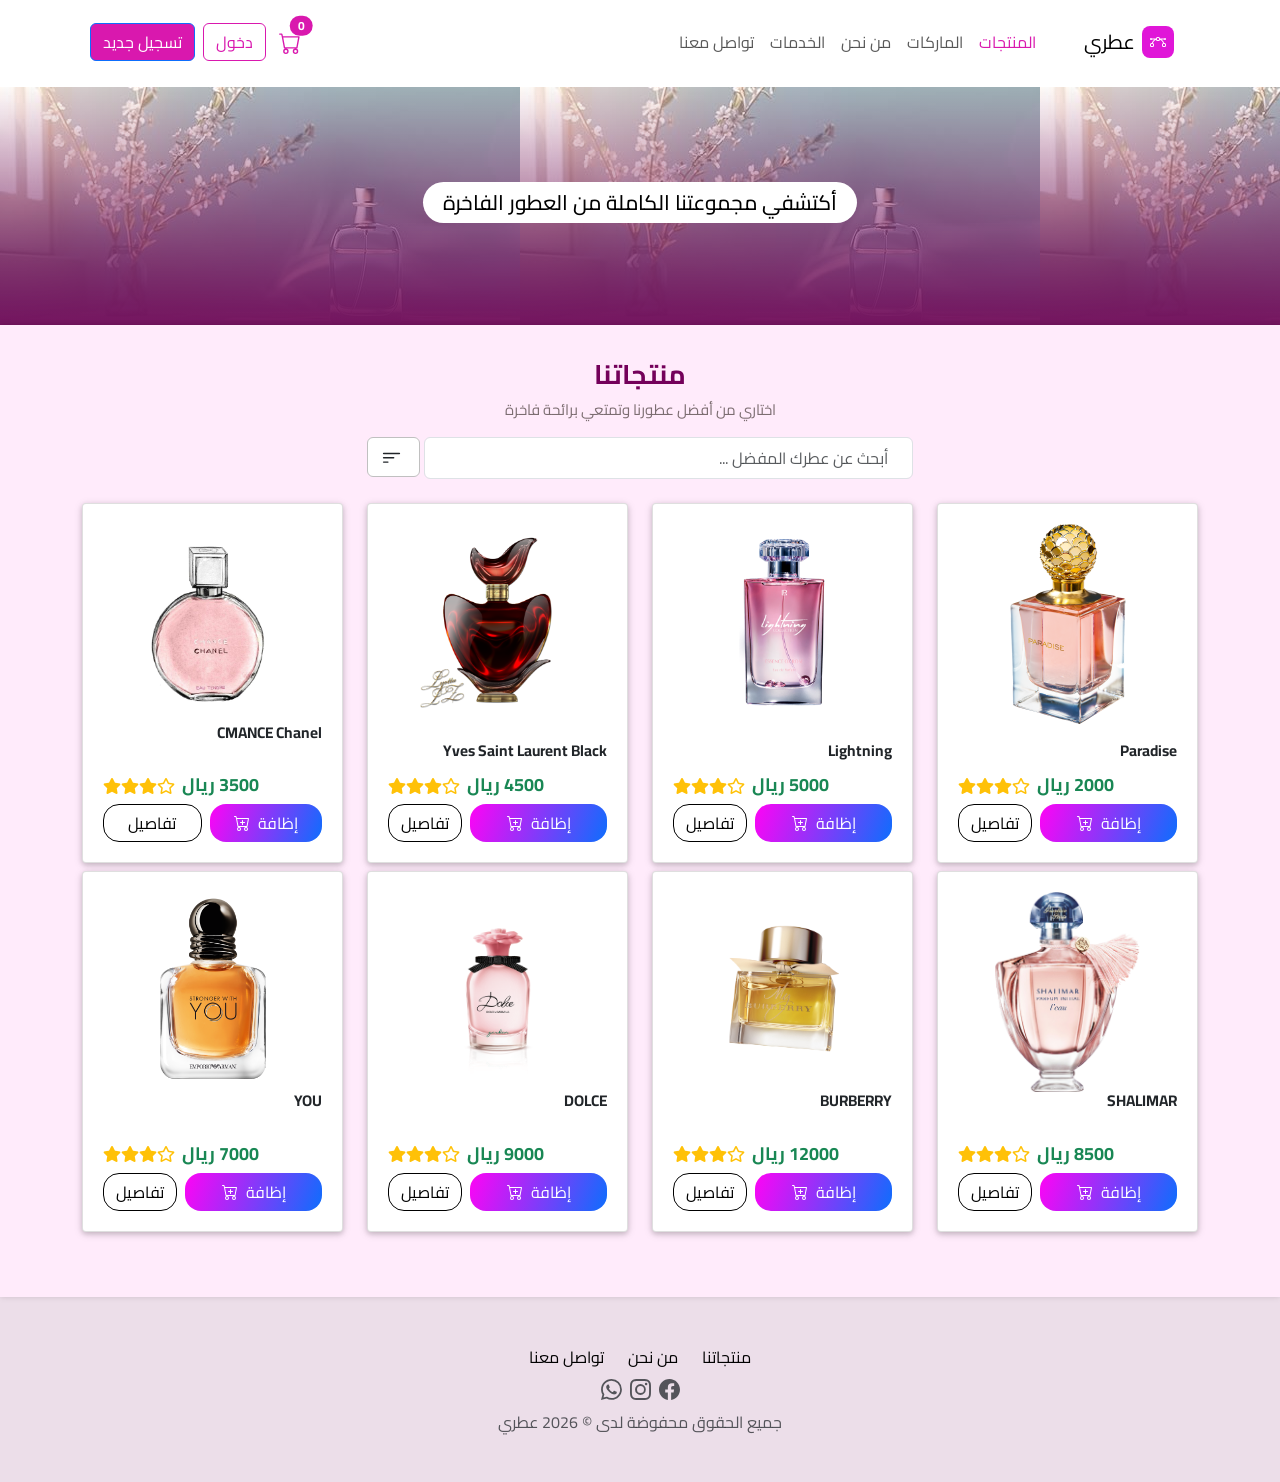
==== products.html @ cebf42a2 "Add files via upload" ====
<!DOCTYPE html>
<html data-bs-theme="light" lang="en" dir="rtl">

<head>
    <meta charset="utf-8">
    <meta name="viewport" content="width=device-width, initial-scale=1.0, shrink-to-fit=no">
    <title>my_web</title>
    <link rel="stylesheet" href="assets/bootstrap/css/bootstrap.min.css">
    <link rel="stylesheet" href="https://fonts.googleapis.com/css?family=ABeeZee&amp;display=swap">
    <link rel="stylesheet" href="https://fonts.googleapis.com/css?family=Agdasima&amp;display=swap">
    <link rel="stylesheet" href="https://fonts.googleapis.com/css?family=Cairo&amp;display=swap">
    <link rel="stylesheet" href="https://fonts.googleapis.com/css?family=IBM+Plex+Mono&amp;display=swap">
    <link rel="stylesheet" href="assets/fonts/fontawesome-all.min.css">
    <link rel="stylesheet" href="assets/css/aos.min.css">
    <link rel="stylesheet" href="assets/css/Bootstrap-4---Payment-Form.css">
    <link rel="stylesheet" href="assets/css/Bootstrap-4---Photo-Gallery.css">
    <link rel="stylesheet" href="assets/css/Hero-Carousel-images.css">
    <link rel="stylesheet" href="assets/css/Ludens-basic-login.css">
    <link rel="stylesheet" href="assets/css/Navbar-Right-Links-icons.css">
    <link rel="stylesheet" href="assets/css/Pretty-Product-List-.css">
    <link rel="stylesheet" href="assets/css/styles.css">
</head>

<body style="font-family: Cairo, sans-serif;">
    <nav class="navbar navbar-expand-md sticky-top bg-body py-3">
        <div class="container"><a class="navbar-brand d-flex align-items-center" href="index.html"><span class="bs-icon-sm bs-icon-rounded bs-icon-primary d-flex justify-content-center align-items-center me-2 bs-icon" style="background: rgb(224,22,216);"><svg xmlns="http://www.w3.org/2000/svg" width="1em" height="1em" fill="currentColor" viewBox="0 0 16 16" class="bi bi-bezier">
                        <path fill-rule="evenodd" d="M0 10.5A1.5 1.5 0 0 1 1.5 9h1A1.5 1.5 0 0 1 4 10.5v1A1.5 1.5 0 0 1 2.5 13h-1A1.5 1.5 0 0 1 0 11.5zm1.5-.5a.5.5 0 0 0-.5.5v1a.5.5 0 0 0 .5.5h1a.5.5 0 0 0 .5-.5v-1a.5.5 0 0 0-.5-.5zm10.5.5A1.5 1.5 0 0 1 13.5 9h1a1.5 1.5 0 0 1 1.5 1.5v1a1.5 1.5 0 0 1-1.5 1.5h-1a1.5 1.5 0 0 1-1.5-1.5zm1.5-.5a.5.5 0 0 0-.5.5v1a.5.5 0 0 0 .5.5h1a.5.5 0 0 0 .5-.5v-1a.5.5 0 0 0-.5-.5zM6 4.5A1.5 1.5 0 0 1 7.5 3h1A1.5 1.5 0 0 1 10 4.5v1A1.5 1.5 0 0 1 8.5 7h-1A1.5 1.5 0 0 1 6 5.5zM7.5 4a.5.5 0 0 0-.5.5v1a.5.5 0 0 0 .5.5h1a.5.5 0 0 0 .5-.5v-1a.5.5 0 0 0-.5-.5z"></path>
                        <path d="M6 4.5H1.866a1 1 0 1 0 0 1h2.668A6.517 6.517 0 0 0 1.814 9H2.5c.123 0 .244.015.358.043a5.517 5.517 0 0 1 3.185-3.185A1.503 1.503 0 0 1 6 5.5zm3.957 1.358A1.5 1.5 0 0 0 10 5.5v-1h4.134a1 1 0 1 1 0 1h-2.668a6.517 6.517 0 0 1 2.72 3.5H13.5c-.123 0-.243.015-.358.043a5.517 5.517 0 0 0-3.185-3.185z"></path>
                    </svg></span><span style="padding-right: 7px;">عطري</span></a>
            <div class="d-flex">
                <div class="d-block d-md-none" style="padding: 13px;"><a class="position-relative" href="carts.html"><svg xmlns="http://www.w3.org/2000/svg" width="1em" height="1em" fill="currentColor" viewBox="0 0 16 16" class="bi bi-cart" style="width: 22px;height: 24px;color: #d918ae;">
                            <path d="M0 1.5A.5.5 0 0 1 .5 1H2a.5.5 0 0 1 .485.379L2.89 3H14.5a.5.5 0 0 1 .491.592l-1.5 8A.5.5 0 0 1 13 12H4a.5.5 0 0 1-.491-.408L2.01 3.607 1.61 2H.5a.5.5 0 0 1-.5-.5M3.102 4l1.313 7h8.17l1.313-7H3.102zM5 12a2 2 0 1 0 0 4 2 2 0 0 0 0-4m7 0a2 2 0 1 0 0 4 2 2 0 0 0 0-4m-7 1a1 1 0 1 1 0 2 1 1 0 0 1 0-2m7 0a1 1 0 1 1 0 2 1 1 0 0 1 0-2"></path>
                        </svg><span id="cart-count2" class="position-absolute top-0 start-100 translate-middle badge rounded-pill" style="background: #d918ae;">0</span></a></div><button data-bs-toggle="collapse" class="navbar-toggler" data-bs-target="#navcol-1"><span class="visually-hidden">Toggle navigation</span><span class="navbar-toggler-icon" style="color: rgb(217,24,174);"></span></button>
            </div>
            <div class="collapse navbar-collapse" id="navcol-1">
                <ul class="navbar-nav ms-auto">
                    <li class="nav-item"><a class="nav-link active" href="products.html" style="color: #d918ae;">المنتجات</a></li>
                    <li class="nav-item"><a class="nav-link" href="brands.html">الماركات</a></li>
                    <li class="nav-item"><a class="nav-link" href="about.html">من نحن</a></li>
                    <li class="nav-item"><a class="nav-link" href="services.html">الخدمات</a></li>
                    <li class="nav-item"><a class="nav-link" href="contact.html">تواصل معنا</a></li>
                </ul>
                <div class="d-none d-md-block" style="padding: 13px;"><a class="position-relative" href="carts.html"><svg xmlns="http://www.w3.org/2000/svg" width="1em" height="1em" fill="currentColor" viewBox="0 0 16 16" class="bi bi-cart" style="width: 22px;height: 24px;color: #d918ae;">
                            <path d="M0 1.5A.5.5 0 0 1 .5 1H2a.5.5 0 0 1 .485.379L2.89 3H14.5a.5.5 0 0 1 .491.592l-1.5 8A.5.5 0 0 1 13 12H4a.5.5 0 0 1-.491-.408L2.01 3.607 1.61 2H.5a.5.5 0 0 1-.5-.5M3.102 4l1.313 7h8.17l1.313-7H3.102zM5 12a2 2 0 1 0 0 4 2 2 0 0 0 0-4m7 0a2 2 0 1 0 0 4 2 2 0 0 0 0-4m-7 1a1 1 0 1 1 0 2 1 1 0 0 1 0-2m7 0a1 1 0 1 1 0 2 1 1 0 0 1 0-2"></path>
                        </svg><span id="cart-count" class="position-absolute top-0 start-100 translate-middle badge rounded-pill" style="background: #d918ae;">0</span></a></div><a class="btn btn-primary ms-md-2" role="button" href="login.html" style="background: rgba(13,110,253,0);color: #d918ae;border-color: #d918ae;">دخول</a><a class="btn btn-primary ms-md-2" role="button" href="signup.html" style="background: rgb(217,24,174);">تسجيل جديد</a>
            </div>
        </div>
    </nav>
    <section class="d-flex flex-column justify-content-center align-items-center" style="background: linear-gradient(0deg, #74145f, rgba(255,255,255,0.35)), url(&quot;assets/img/666.jpeg&quot;), #d918ae;margin-top: 3px;height: 238.25px;color: rgb(255,255,255);">
        <h1 class="text-center" data-aos="fade-up" data-aos-duration="350" style="color: rgb(0,0,0);background: #ffffff;padding-top: 8px;padding-bottom: 8px;padding-right: 20px;padding-left: 20px;border-radius: 57px;font-size: 20.88px;">أكتشفي مجموعتنا الكاملة من العطور الفاخرة</h1>
    </section>
    <section style="background: #ffebfb;padding-top: 33px;padding-bottom: 33px;box-shadow: 0px 0px 6px rgba(0,0,0,0.15);">
        <h1 class="text-center" data-aos="fade-up" data-aos-duration="750" style="color: #966e8d;font-size: 26.88px;"><strong><span style="color: rgb(116, 0, 90);">منتجاتنا</span></strong></h1>
        <p class="text-center" data-aos="fade-up" data-aos-duration="750" style="font-size: 15px;"><span style="color: oklch(0.55 0.02 0);">اختاري من أفضل عطورنا وتمتعي برائحة فاخرة</span></p>
        <div class="d-flex justify-content-center pb-4 px-2 gap-1"><input type="search" data-aos="fade-up" data-aos-duration="350" data-aos-delay="150" class="form-control px-4 py-2" placeholder="أبحث عن عطرك المفضل ..." style="width: 488.6px;">
            <div class="dropdown"><button class="btn" aria-expanded="false" data-bs-toggle="dropdown" data-aos="fade-up" data-aos-duration="350" data-aos-delay="150" type="button" style="background: #ffffff;border-style: solid;border-color: #c0c0c0;">&nbsp;<svg xmlns="http://www.w3.org/2000/svg" width="1em" height="1em" fill="currentColor" viewBox="0 0 16 16" class="bi bi-filter-left" style="font-size: 23px;">
                        <path d="M2 10.5a.5.5 0 0 1 .5-.5h3a.5.5 0 0 1 0 1h-3a.5.5 0 0 1-.5-.5m0-3a.5.5 0 0 1 .5-.5h7a.5.5 0 0 1 0 1h-7a.5.5 0 0 1-.5-.5m0-3a.5.5 0 0 1 .5-.5h11a.5.5 0 0 1 0 1h-11a.5.5 0 0 1-.5-.5"></path>
                    </svg></button>
                <div class="dropdown-menu"><a class="dropdown-item" href="#">الاكثر مبيعا</a><a class="dropdown-item" href="#">جديد</a><a class="dropdown-item" href="#">عرض خاص</a></div>
            </div>
        </div>
        <div class="container" style="padding-bottom: 24px;">
            <div class="row">
                <div class="col-12 col-sm-6 col-md-4 col-lg-3" data-aos="fade-up" data-aos-duration="750" style="margin-bottom: 8px;">
                    <div class="card">
                        <div class="card-body"><img src="assets/img/pngwing.com.png" style="width: 100%;height: 200px;object-fit: contain;">
                            <h4 class="card-title" style="font-size: 15.376px;font-weight: bold;height: 35.35px;"><br>Paradise</h4>
                            <div class="text-warning d-flex justify-content-end align-items-center py-1">
                                <p style="color: var(--bs-success);font-weight: bold;font-size: 18px;height: 13px;margin-right: 0px;margin-left: 7px;">2000 ريال</p><i class="far fa-star"></i><i class="fas fa-star"></i><i class="fas fa-star"></i><i class="fas fa-star"></i>
                            </div>
                            <div class="d-flex gap-2"><button class="btn flex-grow-1 d-flex justify-content-center align-items-center gap-1 add-to-cart" type="button" style="border-radius: 16px;background: linear-gradient(-70deg, var(--bs-primary), #ff03f5);border-style: none;color: rgb(255,255,255);" data-id="1" data-name="Paradise" data-price="2000" data-image="assets/img//pngwing.com.png">إظافة&nbsp;<svg xmlns="http://www.w3.org/2000/svg" width="1em" height="1em" fill="currentColor" viewBox="0 0 16 16" class="bi bi-cart-plus">
                                        <path d="M9 5.5a.5.5 0 0 0-1 0V7H6.5a.5.5 0 0 0 0 1H8v1.5a.5.5 0 0 0 1 0V8h1.5a.5.5 0 0 0 0-1H9z"></path>
                                        <path d="M.5 1a.5.5 0 0 0 0 1h1.11l.401 1.607 1.498 7.985A.5.5 0 0 0 4 12h1a2 2 0 1 0 0 4 2 2 0 0 0 0-4h7a2 2 0 1 0 0 4 2 2 0 0 0 0-4h1a.5.5 0 0 0 .491-.408l1.5-8A.5.5 0 0 0 14.5 3H2.89l-.405-1.621A.5.5 0 0 0 2 1zm3.915 10L3.102 4h10.796l-1.313 7h-8.17zM6 14a1 1 0 1 1-2 0 1 1 0 0 1 2 0m7 0a1 1 0 1 1-2 0 1 1 0 0 1 2 0"></path>
                                    </svg></button><button class="btn btn-details" type="button" style="border-radius: 16px;color: rgb(0,0,0);border-style: solid;border-color: #000000;" data-id="1" data-name="Paradise" data-image="assets/img//pngwing.com.png" data-description="عطر كلاسيكي من شانيل للنساء؛ مزيج أنيق من الحمضيات، الياسمين والورود مع قاعدة دافئة من الفانيليا وخشب الصندل — راحة فاخرة ومثالية للسهرات والمناسبات" data-price="2000" data-sold="120">تفاصيل</button></div>
                        </div>
                    </div>
                </div>
                <div class="col-12 col-sm-6 col-md-4 col-lg-3" data-aos="fade-up" data-aos-duration="750" data-aos-delay="100" style="margin-bottom: 8px;">
                    <div class="card">
                        <div class="card-body"><img src="assets/img/pngwing.com%20(4).png" style="width: 100%;height: 200px;object-fit: contain;">
                            <h4 class="card-title" style="font-size: 15.376px;font-weight: bold;height: 35.35px;"><br>Lightning</h4>
                            <div class="text-warning d-flex justify-content-end align-items-center py-1">
                                <p style="color: var(--bs-success);font-weight: bold;font-size: 18px;height: 13px;margin-right: 0px;margin-left: 7px;">5000 ريال</p><i class="far fa-star"></i><i class="fas fa-star"></i><i class="fas fa-star"></i><i class="fas fa-star"></i>
                            </div>
                            <div class="d-flex gap-2"><button class="btn flex-grow-1 d-flex justify-content-center align-items-center gap-1 add-to-cart" type="button" style="border-radius: 16px;background: linear-gradient(-70deg, var(--bs-primary), #ff03f5);border-style: none;color: rgb(255,255,255);" data-id="2" data-name="Lightning" data-price="5000" data-image="assets/img//pngwing.com%20(4).png">إظافة&nbsp;<svg xmlns="http://www.w3.org/2000/svg" width="1em" height="1em" fill="currentColor" viewBox="0 0 16 16" class="bi bi-cart-plus">
                                        <path d="M9 5.5a.5.5 0 0 0-1 0V7H6.5a.5.5 0 0 0 0 1H8v1.5a.5.5 0 0 0 1 0V8h1.5a.5.5 0 0 0 0-1H9z"></path>
                                        <path d="M.5 1a.5.5 0 0 0 0 1h1.11l.401 1.607 1.498 7.985A.5.5 0 0 0 4 12h1a2 2 0 1 0 0 4 2 2 0 0 0 0-4h7a2 2 0 1 0 0 4 2 2 0 0 0 0-4h1a.5.5 0 0 0 .491-.408l1.5-8A.5.5 0 0 0 14.5 3H2.89l-.405-1.621A.5.5 0 0 0 2 1zm3.915 10L3.102 4h10.796l-1.313 7h-8.17zM6 14a1 1 0 1 1-2 0 1 1 0 0 1 2 0m7 0a1 1 0 1 1-2 0 1 1 0 0 1 2 0"></path>
                                    </svg></button><button class="btn btn-details" type="button" style="border-radius: 16px;color: rgb(0,0,0);border-style: solid;border-color: #000000;" data-id="2" data-name="Lightning" data-image="assets/img//pngwing.com%20(4).png" data-description="عطر كلاسيكي من شانيل للنساء؛ مزيج أنيق من الحمضيات، الياسمين والورود مع قاعدة دافئة من الفانيليا وخشب الصندل — راحة فاخرة وعطر زهري فاخر من ديور برائحة مشرقة تجمع بين يلانغ يلانغ، الورد والياسمين، يعطي إحساس أنثوي أنيق ومشرق يناسب كل أوقات اليوم.مثالية للسهرات والمناسبات" data-price="5000" data-sold="300">تفاصيل</button></div>
                        </div>
                    </div>
                </div>
                <div class="col-12 col-sm-6 col-md-4 col-lg-3" data-aos="fade-up" data-aos-duration="750" data-aos-delay="300" style="margin-bottom: 8px;">
                    <div class="card">
                        <div class="card-body"><img src="assets/img/pngwing.com%20(2).png" style="width: 100%;height: 200px;object-fit: contain;">
                            <h4 class="card-title" style="font-size: 15.376px;font-weight: bold;height: 35.35px;"><br>Yves Saint Laurent Black&nbsp;<br><br></h4>
                            <div class="text-warning d-flex justify-content-end align-items-center py-1">
                                <p style="color: var(--bs-success);font-weight: bold;font-size: 18px;height: 13px;margin-right: 0px;margin-left: 7px;">4500 ريال</p><i class="far fa-star"></i><i class="fas fa-star"></i><i class="fas fa-star"></i><i class="fas fa-star"></i>
                            </div>
                            <div class="d-flex gap-2"><button class="btn flex-grow-1 d-flex justify-content-center align-items-center gap-1 add-to-cart" type="button" style="border-radius: 16px;background: linear-gradient(-70deg, var(--bs-primary), #ff03f5);border-style: none;color: rgb(255,255,255);" data-id="3" data-name="Yves Saint Laurent Black" data-price="4500" data-image="assets/img//pngwing.com%20(2).png">إظافة&nbsp;<svg xmlns="http://www.w3.org/2000/svg" width="1em" height="1em" fill="currentColor" viewBox="0 0 16 16" class="bi bi-cart-plus">
                                        <path d="M9 5.5a.5.5 0 0 0-1 0V7H6.5a.5.5 0 0 0 0 1H8v1.5a.5.5 0 0 0 1 0V8h1.5a.5.5 0 0 0 0-1H9z"></path>
                                        <path d="M.5 1a.5.5 0 0 0 0 1h1.11l.401 1.607 1.498 7.985A.5.5 0 0 0 4 12h1a2 2 0 1 0 0 4 2 2 0 0 0 0-4h7a2 2 0 1 0 0 4 2 2 0 0 0 0-4h1a.5.5 0 0 0 .491-.408l1.5-8A.5.5 0 0 0 14.5 3H2.89l-.405-1.621A.5.5 0 0 0 2 1zm3.915 10L3.102 4h10.796l-1.313 7h-8.17zM6 14a1 1 0 1 1-2 0 1 1 0 0 1 2 0m7 0a1 1 0 1 1-2 0 1 1 0 0 1 2 0"></path>
                                    </svg></button><button class="btn btn-details" type="button" style="border-radius: 16px;color: rgb(0,0,0);border-style: solid;border-color: #000000;" data-id="3" data-name="Yves Saint Laurent Black" data-image="assets/img//pngwing.com%20(2).png" data-description="عطر شرقي–غورماند من YSL بطابع جذاب وغني، مع نوتات القهوة والزهور والفانيليا — مثالي لليالي والحفلات" data-price="4500" data-sold="98">تفاصيل</button></div>
                        </div>
                    </div>
                </div>
                <div class="col-12 col-sm-6 col-md-4 col-lg-3" data-aos="fade-up" data-aos-duration="750" data-aos-delay="500" style="margin-bottom: 8px;">
                    <div class="card">
                        <div class="card-body"><img src="assets/img/pngwing.com%20(3).png" style="width: 100%;height: 200px;object-fit: contain;">
                            <h4 class="card-title" style="font-size: 15.376px;font-weight: bold;height: 35.35px;">CMANCE Chanel</h4>
                            <div class="text-warning d-flex justify-content-end align-items-center py-1">
                                <p style="color: var(--bs-success);font-weight: bold;font-size: 18px;height: 13px;margin-right: 0px;margin-left: 7px;">3500 ريال</p><i class="far fa-star"></i><i class="fas fa-star"></i><i class="fas fa-star"></i><i class="fas fa-star"></i>
                            </div>
                            <div class="d-flex gap-2"><button class="btn flex-grow-1 d-flex justify-content-center align-items-center gap-1 add-to-cart" type="button" style="border-radius: 16px;background: linear-gradient(-70deg, var(--bs-primary), #ff03f5);border-style: none;color: rgb(255,255,255);" data-id="4" data-name="CMANCE Chanel" data-price="3500" data-image="assets/img//pngwing.com%20(3).png">إظافة&nbsp;<svg xmlns="http://www.w3.org/2000/svg" width="1em" height="1em" fill="currentColor" viewBox="0 0 16 16" class="bi bi-cart-plus">
                                        <path d="M9 5.5a.5.5 0 0 0-1 0V7H6.5a.5.5 0 0 0 0 1H8v1.5a.5.5 0 0 0 1 0V8h1.5a.5.5 0 0 0 0-1H9z"></path>
                                        <path d="M.5 1a.5.5 0 0 0 0 1h1.11l.401 1.607 1.498 7.985A.5.5 0 0 0 4 12h1a2 2 0 1 0 0 4 2 2 0 0 0 0-4h7a2 2 0 1 0 0 4 2 2 0 0 0 0-4h1a.5.5 0 0 0 .491-.408l1.5-8A.5.5 0 0 0 14.5 3H2.89l-.405-1.621A.5.5 0 0 0 2 1zm3.915 10L3.102 4h10.796l-1.313 7h-8.17zM6 14a1 1 0 1 1-2 0 1 1 0 0 1 2 0m7 0a1 1 0 1 1-2 0 1 1 0 0 1 2 0"></path>
                                    </svg></button><button class="btn flex-grow-1" type="button" style="border-radius: 16px;color: rgb(0,0,0);border-style: solid;border-color: #000000;">تفاصيل</button></div>
                        </div>
                    </div>
                </div>
                <div class="col-12 col-sm-6 col-md-4 col-lg-3" data-aos="fade-up" data-aos-duration="750" data-aos-delay="500" style="margin-bottom: 8px;">
                    <div class="card">
                        <div class="card-body"><img src="assets/img/pngwing.com%20(5).png" style="width: 100%;height: 200px;object-fit: contain;">
                            <h4 class="card-title" style="font-size: 15.376px;font-weight: bold;height: 35.35px;">SHALIMAR</h4>
                            <div class="text-warning d-flex justify-content-end align-items-center py-1">
                                <p style="color: var(--bs-success);font-weight: bold;font-size: 18px;height: 13px;margin-right: 0px;margin-left: 7px;">8500 ريال</p><i class="far fa-star"></i><i class="fas fa-star"></i><i class="fas fa-star"></i><i class="fas fa-star"></i>
                            </div>
                            <div class="d-flex gap-2"><button class="btn flex-grow-1 d-flex justify-content-center align-items-center gap-1 add-to-cart" type="button" style="border-radius: 16px;background: linear-gradient(-70deg, var(--bs-primary), #ff03f5);border-style: none;color: rgb(255,255,255);" data-id="5" data-name="SHALIMAR" data-price="8500" data-image="assets/img//pngwing.com%20(5).png">إظافة&nbsp;<svg xmlns="http://www.w3.org/2000/svg" width="1em" height="1em" fill="currentColor" viewBox="0 0 16 16" class="bi bi-cart-plus">
                                        <path d="M9 5.5a.5.5 0 0 0-1 0V7H6.5a.5.5 0 0 0 0 1H8v1.5a.5.5 0 0 0 1 0V8h1.5a.5.5 0 0 0 0-1H9z"></path>
                                        <path d="M.5 1a.5.5 0 0 0 0 1h1.11l.401 1.607 1.498 7.985A.5.5 0 0 0 4 12h1a2 2 0 1 0 0 4 2 2 0 0 0 0-4h7a2 2 0 1 0 0 4 2 2 0 0 0 0-4h1a.5.5 0 0 0 .491-.408l1.5-8A.5.5 0 0 0 14.5 3H2.89l-.405-1.621A.5.5 0 0 0 2 1zm3.915 10L3.102 4h10.796l-1.313 7h-8.17zM6 14a1 1 0 1 1-2 0 1 1 0 0 1 2 0m7 0a1 1 0 1 1-2 0 1 1 0 0 1 2 0"></path>
                                    </svg></button><button class="btn btn-details" type="button" style="border-radius: 16px;color: rgb(0,0,0);border-style: solid;border-color: #000000;" data-id="5" data-name="SHALIMAR" data-image="assets/img//pngwing.com%20(5).png" data-description="عطر كلاسيكي من شانيل للنساء؛ مزيج أنيق من الحمضيات، الياسمين والورود مع قاعدة دافئة من الفانيليا وخشب الصندل — راحة فاخرة ومثالية للسهرات والمناسبات" data-price="8500" data-sold="340">تفاصيل</button></div>
                        </div>
                    </div>
                </div>
                <div class="col-12 col-sm-6 col-md-4 col-lg-3" data-aos="fade-up" data-aos-duration="750" data-aos-delay="500" style="margin-bottom: 8px;">
                    <div class="card">
                        <div class="card-body"><img src="assets/img/pngwing.com%20(6).png" style="width: 100%;height: 200px;object-fit: contain;">
                            <h4 class="card-title" style="font-size: 15.376px;font-weight: bold;height: 35.35px;">BURBERRY</h4>
                            <div class="text-warning d-flex justify-content-end align-items-center py-1">
                                <p style="color: var(--bs-success);font-weight: bold;font-size: 18px;height: 13px;margin-right: 0px;margin-left: 7px;">12000 ريال</p><i class="far fa-star"></i><i class="fas fa-star"></i><i class="fas fa-star"></i><i class="fas fa-star"></i>
                            </div>
                            <div class="d-flex gap-2"><button class="btn flex-grow-1 d-flex justify-content-center align-items-center gap-1 add-to-cart" type="button" style="border-radius: 16px;background: linear-gradient(-70deg, var(--bs-primary), #ff03f5);border-style: none;color: rgb(255,255,255);" data-id="6" data-name="BURBERRY" data-price="12000" data-image="assets/img//pngwing.com%20(6).png">إظافة&nbsp;<svg xmlns="http://www.w3.org/2000/svg" width="1em" height="1em" fill="currentColor" viewBox="0 0 16 16" class="bi bi-cart-plus">
                                        <path d="M9 5.5a.5.5 0 0 0-1 0V7H6.5a.5.5 0 0 0 0 1H8v1.5a.5.5 0 0 0 1 0V8h1.5a.5.5 0 0 0 0-1H9z"></path>
                                        <path d="M.5 1a.5.5 0 0 0 0 1h1.11l.401 1.607 1.498 7.985A.5.5 0 0 0 4 12h1a2 2 0 1 0 0 4 2 2 0 0 0 0-4h7a2 2 0 1 0 0 4 2 2 0 0 0 0-4h1a.5.5 0 0 0 .491-.408l1.5-8A.5.5 0 0 0 14.5 3H2.89l-.405-1.621A.5.5 0 0 0 2 1zm3.915 10L3.102 4h10.796l-1.313 7h-8.17zM6 14a1 1 0 1 1-2 0 1 1 0 0 1 2 0m7 0a1 1 0 1 1-2 0 1 1 0 0 1 2 0"></path>
                                    </svg></button><button class="btn btn-details" type="button" style="border-radius: 16px;color: rgb(0,0,0);border-style: solid;border-color: #000000;" data-id="6" data-name="BURBERRY" data-image="assets/img//pngwing.com%20(6).png" data-description="تركيبة عميقة تجمع بين الحمضيات المنعشة وقاعدة غنية بالفانيليا والبخور. عطر فخم بطابع شرقي جذاب يمنح إحساساً بالغموض والفخامة في كل رشة." data-price="12000" data-sold="200">تفاصيل</button></div>
                        </div>
                    </div>
                </div>
                <div class="col-12 col-sm-6 col-md-4 col-lg-3" data-aos="fade-up" data-aos-duration="750" data-aos-delay="500" style="margin-bottom: 8px;">
                    <div class="card">
                        <div class="card-body"><img src="assets/img/pngwing.com%20(7).png" style="width: 100%;height: 200px;object-fit: contain;">
                            <h4 class="card-title" style="font-size: 15.376px;font-weight: bold;height: 35.35px;">DOLCE</h4>
                            <div class="text-warning d-flex justify-content-end align-items-center py-1">
                                <p style="color: var(--bs-success);font-weight: bold;font-size: 18px;height: 13px;margin-right: 0px;margin-left: 7px;">9000 ريال</p><i class="far fa-star"></i><i class="fas fa-star"></i><i class="fas fa-star"></i><i class="fas fa-star"></i>
                            </div>
                            <div class="d-flex gap-2"><button class="btn flex-grow-1 d-flex justify-content-center align-items-center gap-1 add-to-cart" type="button" style="border-radius: 16px;background: linear-gradient(-70deg, var(--bs-primary), #ff03f5);border-style: none;color: rgb(255,255,255);" data-id="7" data-name="DOLCE" data-price="9000" data-image="assets/img//pngwing.com%20(7).png">إظافة&nbsp;<svg xmlns="http://www.w3.org/2000/svg" width="1em" height="1em" fill="currentColor" viewBox="0 0 16 16" class="bi bi-cart-plus">
                                        <path d="M9 5.5a.5.5 0 0 0-1 0V7H6.5a.5.5 0 0 0 0 1H8v1.5a.5.5 0 0 0 1 0V8h1.5a.5.5 0 0 0 0-1H9z"></path>
                                        <path d="M.5 1a.5.5 0 0 0 0 1h1.11l.401 1.607 1.498 7.985A.5.5 0 0 0 4 12h1a2 2 0 1 0 0 4 2 2 0 0 0 0-4h7a2 2 0 1 0 0 4 2 2 0 0 0 0-4h1a.5.5 0 0 0 .491-.408l1.5-8A.5.5 0 0 0 14.5 3H2.89l-.405-1.621A.5.5 0 0 0 2 1zm3.915 10L3.102 4h10.796l-1.313 7h-8.17zM6 14a1 1 0 1 1-2 0 1 1 0 0 1 2 0m7 0a1 1 0 1 1-2 0 1 1 0 0 1 2 0"></path>
                                    </svg></button><button class="btn btn-details" type="button" style="border-radius: 16px;color: rgb(0,0,0);border-style: solid;border-color: #000000;" data-id="7" data-name="DOLCE" data-image="assets/img//pngwing.com%20(7).png" data-description="عطر ناعم بنفحات زهرية منعشة تتداخل مع لمسة فاكهية خفيفة تمنحه إحساساً بالنقاء والرقي. اختيار مثالي لمن يبحث عن عطر هادئ وأنيق يناسب كل الأوقات." data-price="9000" data-sold="110">تفاصيل</button></div>
                        </div>
                    </div>
                </div>
                <div class="col-12 col-sm-6 col-md-4 col-lg-3" data-aos="fade-up" data-aos-duration="750" data-aos-delay="500" style="margin-bottom: 8px;">
                    <div class="card">
                        <div class="card-body"><img src="assets/img/pngwing.com%20(8).png" style="width: 100%;height: 200px;object-fit: contain;">
                            <h4 class="card-title" style="font-size: 15.376px;font-weight: bold;height: 35.35px;">YOU</h4>
                            <div class="text-warning d-flex justify-content-end align-items-center py-1">
                                <p style="color: var(--bs-success);font-weight: bold;font-size: 18px;height: 13px;margin-right: 0px;margin-left: 7px;">7000 ريال</p><i class="far fa-star"></i><i class="fas fa-star"></i><i class="fas fa-star"></i><i class="fas fa-star"></i>
                            </div>
                            <div class="d-flex gap-2"><button class="btn flex-grow-1 d-flex justify-content-center align-items-center gap-1 add-to-cart" type="button" style="border-radius: 16px;background: linear-gradient(-70deg, var(--bs-primary), #ff03f5);border-style: none;color: rgb(255,255,255);" data-id="8" data-name="YOU" data-price="7000" data-image="assets/img//pngwing.com%20(8).png">إظافة&nbsp;<svg xmlns="http://www.w3.org/2000/svg" width="1em" height="1em" fill="currentColor" viewBox="0 0 16 16" class="bi bi-cart-plus">
                                        <path d="M9 5.5a.5.5 0 0 0-1 0V7H6.5a.5.5 0 0 0 0 1H8v1.5a.5.5 0 0 0 1 0V8h1.5a.5.5 0 0 0 0-1H9z"></path>
                                        <path d="M.5 1a.5.5 0 0 0 0 1h1.11l.401 1.607 1.498 7.985A.5.5 0 0 0 4 12h1a2 2 0 1 0 0 4 2 2 0 0 0 0-4h7a2 2 0 1 0 0 4 2 2 0 0 0 0-4h1a.5.5 0 0 0 .491-.408l1.5-8A.5.5 0 0 0 14.5 3H2.89l-.405-1.621A.5.5 0 0 0 2 1zm3.915 10L3.102 4h10.796l-1.313 7h-8.17zM6 14a1 1 0 1 1-2 0 1 1 0 0 1 2 0m7 0a1 1 0 1 1-2 0 1 1 0 0 1 2 0"></path>
                                    </svg></button><button class="btn btn-details" type="button" style="border-radius: 16px;color: rgb(0,0,0);border-style: solid;border-color: #000000;" data-id="8" data-name="YOU" data-image="assets/img//pngwing.com%20(8).png" data-description="تركيبة دافئة تنبض بالحيوية، تمتزج فيها لمسات الفانيليا الناعمة مع نفحات متبّلة ولمسة حلوة جذابة. عطر يعكس الثقة والحضور القوي ويدوم لساعات ليترك أثراً لا يُنسى." data-price="9000" data-sold="60">تفاصيل</button></div>
                        </div>
                    </div>
                </div>
            </div>
        </div>
    </section>
    <footer class="text-center" style="background: rgba(108,1,84,0.13);">
        <div class="container text-muted py-4 py-lg-5">
            <div class="row justify-content-center">
                <div class="col-auto"><a class="text-decoration-none" href="products.html" style="color: var(--bs-black);">منتجاتنا</a></div>
                <div class="col-auto"><a class="text-decoration-none" href="about.html" style="color: var(--bs-black);">من نحن</a></div>
                <div class="col-auto"><a class="text-decoration-none" href="contact.html" style="color: var(--bs-black);">تواصل معنا</a></div>
            </div>
            <div class="d-flex justify-content-center gap-2" style="padding-top: 10px;padding-bottom: 10px;"><svg xmlns="http://www.w3.org/2000/svg" width="1em" height="1em" fill="currentColor" viewBox="0 0 16 16" class="bi bi-facebook" style="font-size: 21px;">
                    <path d="M16 8.049c0-4.446-3.582-8.05-8-8.05C3.58 0-.002 3.603-.002 8.05c0 4.017 2.926 7.347 6.75 7.951v-5.625h-2.03V8.05H6.75V6.275c0-2.017 1.195-3.131 3.022-3.131.876 0 1.791.157 1.791.157v1.98h-1.009c-.993 0-1.303.621-1.303 1.258v1.51h2.218l-.354 2.326H9.25V16c3.824-.604 6.75-3.934 6.75-7.951"></path>
                </svg><svg xmlns="http://www.w3.org/2000/svg" width="1em" height="1em" fill="currentColor" viewBox="0 0 16 16" class="bi bi-instagram" style="font-size: 21px;">
                    <path d="M8 0C5.829 0 5.556.01 4.703.048 3.85.088 3.269.222 2.76.42a3.917 3.917 0 0 0-1.417.923A3.927 3.927 0 0 0 .42 2.76C.222 3.268.087 3.85.048 4.7.01 5.555 0 5.827 0 8.001c0 2.172.01 2.444.048 3.297.04.852.174 1.433.372 1.942.205.526.478.972.923 1.417.444.445.89.719 1.416.923.51.198 1.09.333 1.942.372C5.555 15.99 5.827 16 8 16s2.444-.01 3.298-.048c.851-.04 1.434-.174 1.943-.372a3.916 3.916 0 0 0 1.416-.923c.445-.445.718-.891.923-1.417.197-.509.332-1.09.372-1.942C15.99 10.445 16 10.173 16 8s-.01-2.445-.048-3.299c-.04-.851-.175-1.433-.372-1.941a3.926 3.926 0 0 0-.923-1.417A3.911 3.911 0 0 0 13.24.42c-.51-.198-1.092-.333-1.943-.372C10.443.01 10.172 0 7.998 0h.003zm-.717 1.442h.718c2.136 0 2.389.007 3.232.046.78.035 1.204.166 1.486.275.373.145.64.319.92.599.28.28.453.546.598.92.11.281.24.705.275 1.485.039.843.047 1.096.047 3.231s-.008 2.389-.047 3.232c-.035.78-.166 1.203-.275 1.485a2.47 2.47 0 0 1-.599.919c-.28.28-.546.453-.92.598-.28.11-.704.24-1.485.276-.843.038-1.096.047-3.232.047s-2.39-.009-3.233-.047c-.78-.036-1.203-.166-1.485-.276a2.478 2.478 0 0 1-.92-.598 2.48 2.48 0 0 1-.6-.92c-.109-.281-.24-.705-.275-1.485-.038-.843-.046-1.096-.046-3.233 0-2.136.008-2.388.046-3.231.036-.78.166-1.204.276-1.486.145-.373.319-.64.599-.92.28-.28.546-.453.92-.598.282-.11.705-.24 1.485-.276.738-.034 1.024-.044 2.515-.045v.002zm4.988 1.328a.96.96 0 1 0 0 1.92.96.96 0 0 0 0-1.92zm-4.27 1.122a4.109 4.109 0 1 0 0 8.217 4.109 4.109 0 0 0 0-8.217zm0 1.441a2.667 2.667 0 1 1 0 5.334 2.667 2.667 0 0 1 0-5.334"></path>
                </svg><svg xmlns="http://www.w3.org/2000/svg" width="1em" height="1em" fill="currentColor" viewBox="0 0 16 16" class="bi bi-whatsapp" style="font-size: 21px;">
                    <path d="M13.601 2.326A7.854 7.854 0 0 0 7.994 0C3.627 0 .068 3.558.064 7.926c0 1.399.366 2.76 1.057 3.965L0 16l4.204-1.102a7.933 7.933 0 0 0 3.79.965h.004c4.368 0 7.926-3.558 7.93-7.93A7.898 7.898 0 0 0 13.6 2.326zM7.994 14.521a6.573 6.573 0 0 1-3.356-.92l-.24-.144-2.494.654.666-2.433-.156-.251a6.56 6.56 0 0 1-1.007-3.505c0-3.626 2.957-6.584 6.591-6.584a6.56 6.56 0 0 1 4.66 1.931 6.557 6.557 0 0 1 1.928 4.66c-.004 3.639-2.961 6.592-6.592 6.592zm3.615-4.934c-.197-.099-1.17-.578-1.353-.646-.182-.065-.315-.099-.445.099-.133.197-.513.646-.627.775-.114.133-.232.148-.43.05-.197-.1-.836-.308-1.592-.985-.59-.525-.985-1.175-1.103-1.372-.114-.198-.011-.304.088-.403.087-.088.197-.232.296-.346.1-.114.133-.198.198-.33.065-.134.034-.248-.015-.347-.05-.099-.445-1.076-.612-1.47-.16-.389-.323-.335-.445-.34-.114-.007-.247-.007-.38-.007a.729.729 0 0 0-.529.247c-.182.198-.691.677-.691 1.654 0 .977.71 1.916.81 2.049.098.133 1.394 2.132 3.383 2.992.47.205.84.326 1.129.418.475.152.904.129 1.246.08.38-.058 1.171-.48 1.338-.943.164-.464.164-.86.114-.943-.049-.084-.182-.133-.38-.232z"></path>
                </svg></div>
            <p class="mb-0">جميع الحقوق محفوضة لدى © 2026 عطري</p>
        </div>
    </footer>
    <div class="modal fade pt-5 pt-md-3" role="dialog" tabindex="-1" id="productModal">
        <div class="modal-dialog" role="document">
            <div class="modal-content">
                <div class="modal-header"><button class="btn-close" type="button" aria-label="Close" data-bs-dismiss="modal"></button></div>
                <div class="modal-body">
                    <div class="text-center"><img id="modalProductImage" src="assets/img/pngwing.com%20(2).png" style="width: 220px;"></div>
                    <h4 id="modalProductName" style="font-size: 15.376px;font-weight: bold;height: 35.35px;"><br>Lightning</h4>
                    <div class="text-warning d-flex justify-content-end align-items-center py-1">
                        <p id="modalProductPrice" style="color: var(--bs-success);font-weight: bold;font-size: 18px;height: 13px;margin-right: 0px;margin-left: 7px;">4500 ريال</p><i class="far fa-star"></i><i class="fas fa-star"></i><i class="fas fa-star"></i><i class="fas fa-star"></i>
                    </div>
                    <p id="modalProductDescription" style="height: auto;margin-bottom: -3px;">من أشهر العطور النسائية في العالم برائحة فريدة تمزج بين البرالين، التوت الأحمر والباتشولي — ثقيلة وثابتة وتترك انطباعًا قويًا.<br><br></p>
                    <div class="text-start">
                        <p id="modalProductSold" class="badge" style="height: auto;margin-bottom: -3px;color: rgb(0,0,0);background: #cbcbcb;font-size: 13px;">30 مرة شراء</p>
                    </div>
                </div>
                <div class="modal-footer justify-content-between"><button class="btn btn-primary" id="modalAddToCart" type="button" data-id="1" data-name="etr" data-price="2000">إظافة الى السلة&nbsp;&nbsp;<svg xmlns="http://www.w3.org/2000/svg" width="1em" height="1em" fill="currentColor" viewBox="0 0 16 16" class="bi bi-cart-plus">
                            <path d="M9 5.5a.5.5 0 0 0-1 0V7H6.5a.5.5 0 0 0 0 1H8v1.5a.5.5 0 0 0 1 0V8h1.5a.5.5 0 0 0 0-1H9z"></path>
                            <path d="M.5 1a.5.5 0 0 0 0 1h1.11l.401 1.607 1.498 7.985A.5.5 0 0 0 4 12h1a2 2 0 1 0 0 4 2 2 0 0 0 0-4h7a2 2 0 1 0 0 4 2 2 0 0 0 0-4h1a.5.5 0 0 0 .491-.408l1.5-8A.5.5 0 0 0 14.5 3H2.89l-.405-1.621A.5.5 0 0 0 2 1zm3.915 10L3.102 4h10.796l-1.313 7h-8.17zM6 14a1 1 0 1 1-2 0 1 1 0 0 1 2 0m7 0a1 1 0 1 1-2 0 1 1 0 0 1 2 0"></path>
                        </svg></button><button class="btn btn-light" id="shareBtn" type="button" data-bs-dismiss="modal"><svg xmlns="http://www.w3.org/2000/svg" width="1em" height="1em" viewBox="0 0 24 24" stroke-width="2" stroke="currentColor" fill="none" stroke-linecap="round" stroke-linejoin="round" class="icon icon-tabler icon-tabler-share" style="font-size: 25px;">
                            <path stroke="none" d="M0 0h24v24H0z" fill="none"></path>
                            <path d="M6 12m-3 0a3 3 0 1 0 6 0a3 3 0 1 0 -6 0"></path>
                            <path d="M18 6m-3 0a3 3 0 1 0 6 0a3 3 0 1 0 -6 0"></path>
                            <path d="M18 18m-3 0a3 3 0 1 0 6 0a3 3 0 1 0 -6 0"></path>
                            <path d="M8.7 10.7l6.6 -3.4"></path>
                            <path d="M8.7 13.3l6.6 3.4"></path>
                        </svg></button></div>
            </div>
        </div>
    </div>
    <script src="assets/bootstrap/js/bootstrap.min.js"></script>
    <script src="assets/js/aos.min.js"></script>
    <script src="assets/js/bs-init.js"></script>
    <script src="assets/js/Bootstrap-4---Payment-Form-script.js"></script>
    <script src="assets/js/cart.js"></script>
</body>

</html>
---- assets/css/Hero-Carousel-images.css ----
.fit-cover {
  object-fit: cover;
}
---- assets/css/Ludens-basic-login.css ----
*, *:before, *:after {
  -webkit-box-sizing: border-box;
  -moz-box-sizing: border-box;
  box-sizing: border-box;
}

.card {
  font-weight: 400;
  border: 0;
  -webkit-box-shadow: 0 2px 5px 0 rgba(0, 0, 0, 0.16), 0 2px 10px 0 rgba(0, 0, 0, 0.12);
  box-shadow: 0 2px 5px 0 rgba(0, 0, 0, 0.16), 0 2px 10px 0 rgba(0, 0, 0, 0.12);
}

.card {
  position: relative;
  display: -ms-flexbox;
  display: flex;
  -ms-flex-direction: column;
  flex-direction: column;
  min-width: 0;
  word-wrap: break-word;
  background-color: #fff;
  background-clip: border-box;
  border: 1px solid rgba(0, 0, 0, 0.125);
  border-radius: 0.25rem;
}

.card-body {
  -ms-flex: 1 1 auto;
  flex: 1 1 auto;
  min-height: 1px;
  padding: 1.25rem;
}

input, input:focus, input:active {
  outline: none !important;
  -moz-outline-style: none !important;
  box-shadow: none !important;
}
---- assets/css/Navbar-Right-Links-icons.css ----
.bs-icon {
  --bs-icon-size: .75rem;
  display: flex;
  flex-shrink: 0;
  justify-content: center;
  align-items: center;
  font-size: var(--bs-icon-size);
  width: calc(var(--bs-icon-size) * 2);
  height: calc(var(--bs-icon-size) * 2);
  color: var(--bs-primary);
}

.bs-icon-xs {
  --bs-icon-size: 1rem;
  width: calc(var(--bs-icon-size) * 1.5);
  height: calc(var(--bs-icon-size) * 1.5);
}

.bs-icon-sm {
  --bs-icon-size: 1rem;
}

.bs-icon-md {
  --bs-icon-size: 1.5rem;
}

.bs-icon-lg {
  --bs-icon-size: 2rem;
}

.bs-icon-xl {
  --bs-icon-size: 2.5rem;
}

.bs-icon.bs-icon-primary {
  color: var(--bs-white);
  background: var(--bs-primary);
}

.bs-icon.bs-icon-primary-light {
  color: var(--bs-primary);
  background: rgba(var(--bs-primary-rgb), .2);
}

.bs-icon.bs-icon-semi-white {
  color: var(--bs-primary);
  background: rgba(255, 255, 255, .5);
}

.bs-icon.bs-icon-rounded {
  border-radius: .5rem;
}

.bs-icon.bs-icon-circle {
  border-radius: 50%;
}
---- assets/css/Pretty-Product-List-.css ----
.product-item {
  padding: 10px;
}

.product-item .product-container {
  text-align: left;
  font: normal 14px sans-serif;
  background-color: #ffffff;
  border: 1px solid #dbe3e7;
  border-radius: 3px;
  box-shadow: 1px 3px 1px rgba(0, 0, 0, 0.08);
  padding: 25px;
}

.product-item a.product-image {
  display: block;
  text-align: center;
  box-shadow: 0 0 20px 8px #f3f3f3 inset;
  width: 100%;
  margin-bottom: 25px;
  padding: 20px 0;
  box-sizing: border-box;
}

.product-item a.product-image img {
  height: 130px;
}

.product-item h2 {
  font-size: 18px;
  white-space: nowrap;
  overflow: hidden;
  text-overflow: ellipsis;
  max-width: 200px;
  font-weight: 800;
}

.product-item h2 a {
  text-decoration: none;
  color: #2b2b2b;
}

.product-item a.small-text {
  color: #808080;
  text-decoration: none;
  margin-top: 20px;
  margin-bottom: 10px;
  display: block;
  text-align: right;
  font-size: 12px;
}

.product-item .product-rating {
  color: #f09911;
  font-size: 14px;
}

.product-item .product-rating a.small-text {
  text-align: left;
  margin: 0 0 0 10px;
  display: inline-block;
}

.product-item p.product-description {
  margin-top: 20px;
  color: #5d5d5d;
  line-height: 1.45;
  white-space: normal;
  margin-bottom: 20px;
}

.product-item button {
  border-radius: 2px;
  background: #87bae1;
  box-shadow: 0 1px 1px rgba(0, 0, 0, 0.12);
  border: 0;
  color: #ffffff;
  font-weight: bold;
  font-size: 13px;
  padding: 8px 20px;
}

.product-item button:active {
  background: #87bae1;
  color: #fff;
  border: 0;
}

.product-item button:focus {
  background: #87bae1;
  outline: none;
  color: #fff;
}

.product-item button:hover {
  background: #66ABE0;
  color: #fff;
}

.product-item button:focus:active {
  background: #87bae1;
  outline: none;
  color: #fff;
}

.product-item .product-price {
  color: #4e4e4e;
  font-weight: bold;
  font-size: 20px;
  padding-top: 5px;
  text-align: right;
}
---- assets/css/styles.css ----
.card-hover {
  transition: transform 0.3s ease, box-shadow 0.3s ease;
  cursor: pointer;
}

.card-hover:hover {
  transform: scale(1.05);
  box-shadow: 0 15px 35px rgba(0, 123, 255, 0.25);
}
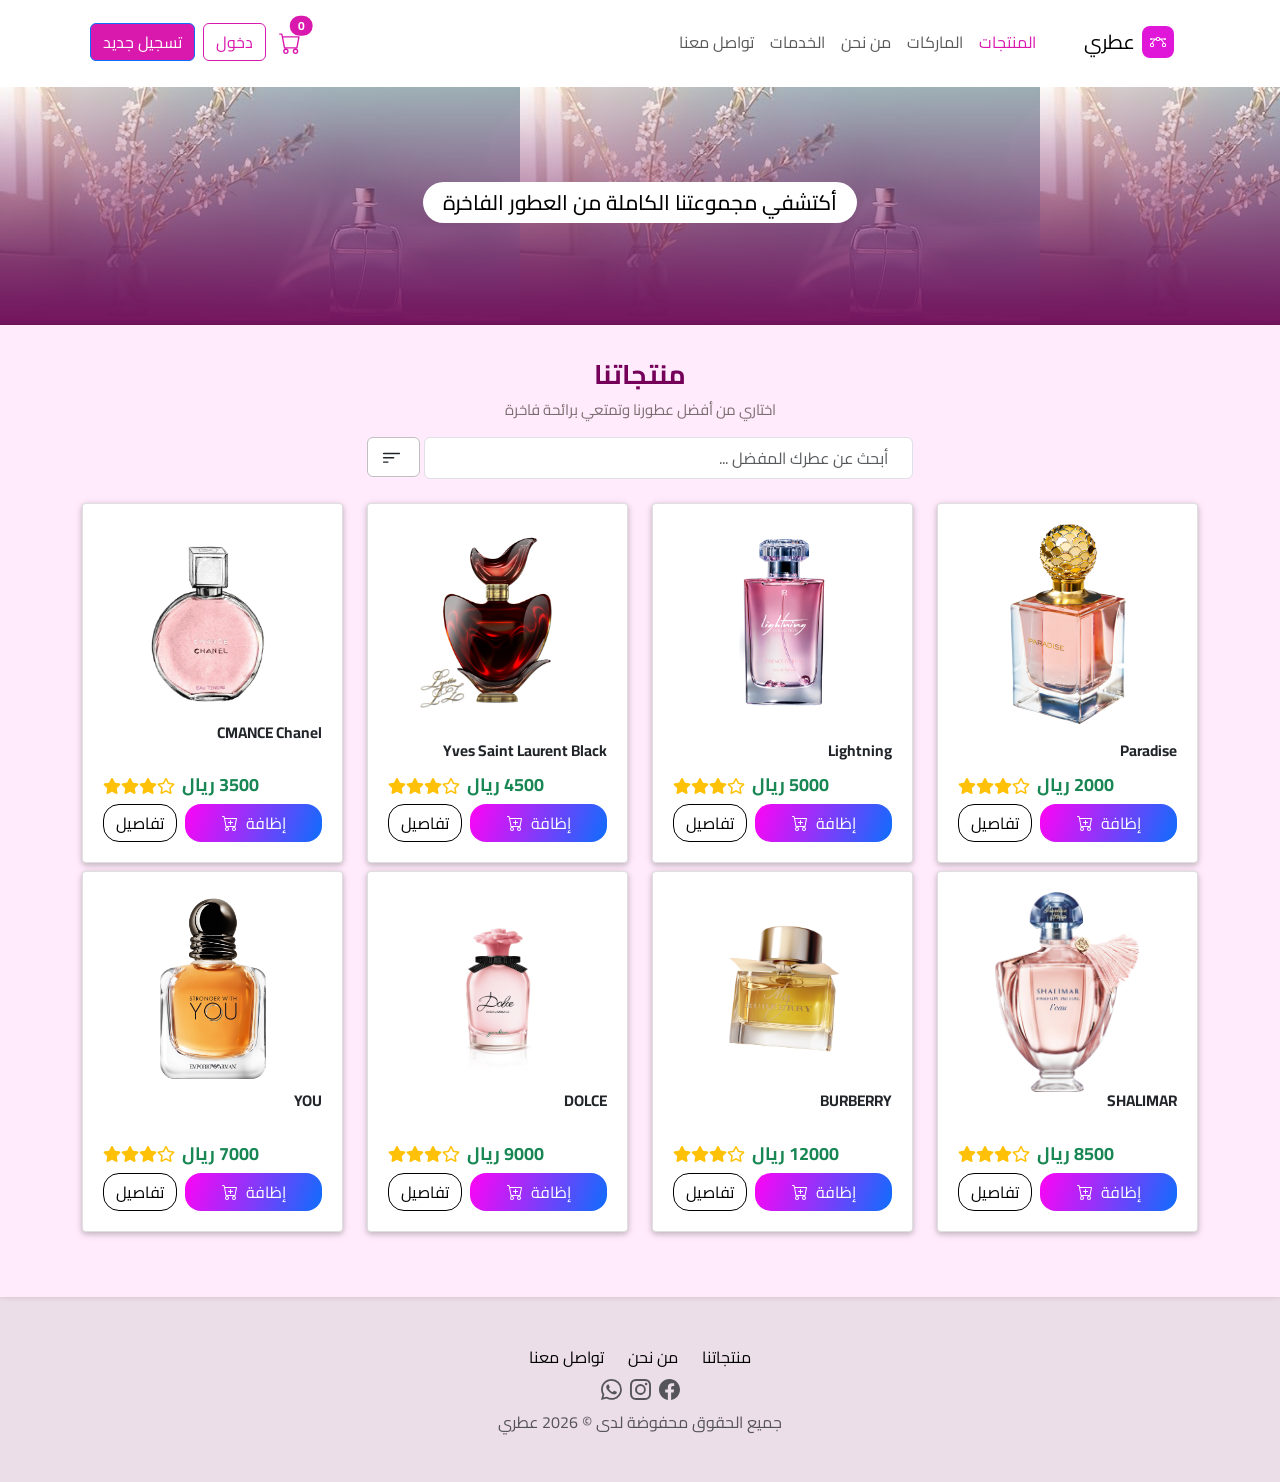
==== commit f460c2f0: "Update products.html" ====
--- a/products.html
+++ b/products.html
@@ -113,7 +113,7 @@
                             <div class="d-flex gap-2"><button class="btn flex-grow-1 d-flex justify-content-center align-items-center gap-1 add-to-cart" type="button" style="border-radius: 16px;background: linear-gradient(-70deg, var(--bs-primary), #ff03f5);border-style: none;color: rgb(255,255,255);" data-id="4" data-name="CMANCE Chanel" data-price="3500" data-image="assets/img//pngwing.com%20(3).png">إظافة&nbsp;<svg xmlns="http://www.w3.org/2000/svg" width="1em" height="1em" fill="currentColor" viewBox="0 0 16 16" class="bi bi-cart-plus">
                                         <path d="M9 5.5a.5.5 0 0 0-1 0V7H6.5a.5.5 0 0 0 0 1H8v1.5a.5.5 0 0 0 1 0V8h1.5a.5.5 0 0 0 0-1H9z"></path>
                                         <path d="M.5 1a.5.5 0 0 0 0 1h1.11l.401 1.607 1.498 7.985A.5.5 0 0 0 4 12h1a2 2 0 1 0 0 4 2 2 0 0 0 0-4h7a2 2 0 1 0 0 4 2 2 0 0 0 0-4h1a.5.5 0 0 0 .491-.408l1.5-8A.5.5 0 0 0 14.5 3H2.89l-.405-1.621A.5.5 0 0 0 2 1zm3.915 10L3.102 4h10.796l-1.313 7h-8.17zM6 14a1 1 0 1 1-2 0 1 1 0 0 1 2 0m7 0a1 1 0 1 1-2 0 1 1 0 0 1 2 0"></path>
-                                    </svg></button><button class="btn flex-grow-1" type="button" style="border-radius: 16px;color: rgb(0,0,0);border-style: solid;border-color: #000000;">تفاصيل</button></div>
+                                    </svg></button><button class="btn" type="button" style="border-radius: 16px;color: rgb(0,0,0);border-style: solid;border-color: #000000;" data-id="4" data-name="CMANCE Chanel" data-image="assets/img//pngwing.com%20(3).png" data-description="عطر برائحة زهرية دافئة ممزوجة بلمسة فلفل وردي منعشة وقاعدة ناعمة من الباتشولي والفانيليا، يمنح إحساسًا بالأناقة والحيوية بلمسة راقية تدوم طويلًا." data-price="3500" data-sold="57">تفاصيل</button></div>
                         </div>
                     </div>
                 </div>
